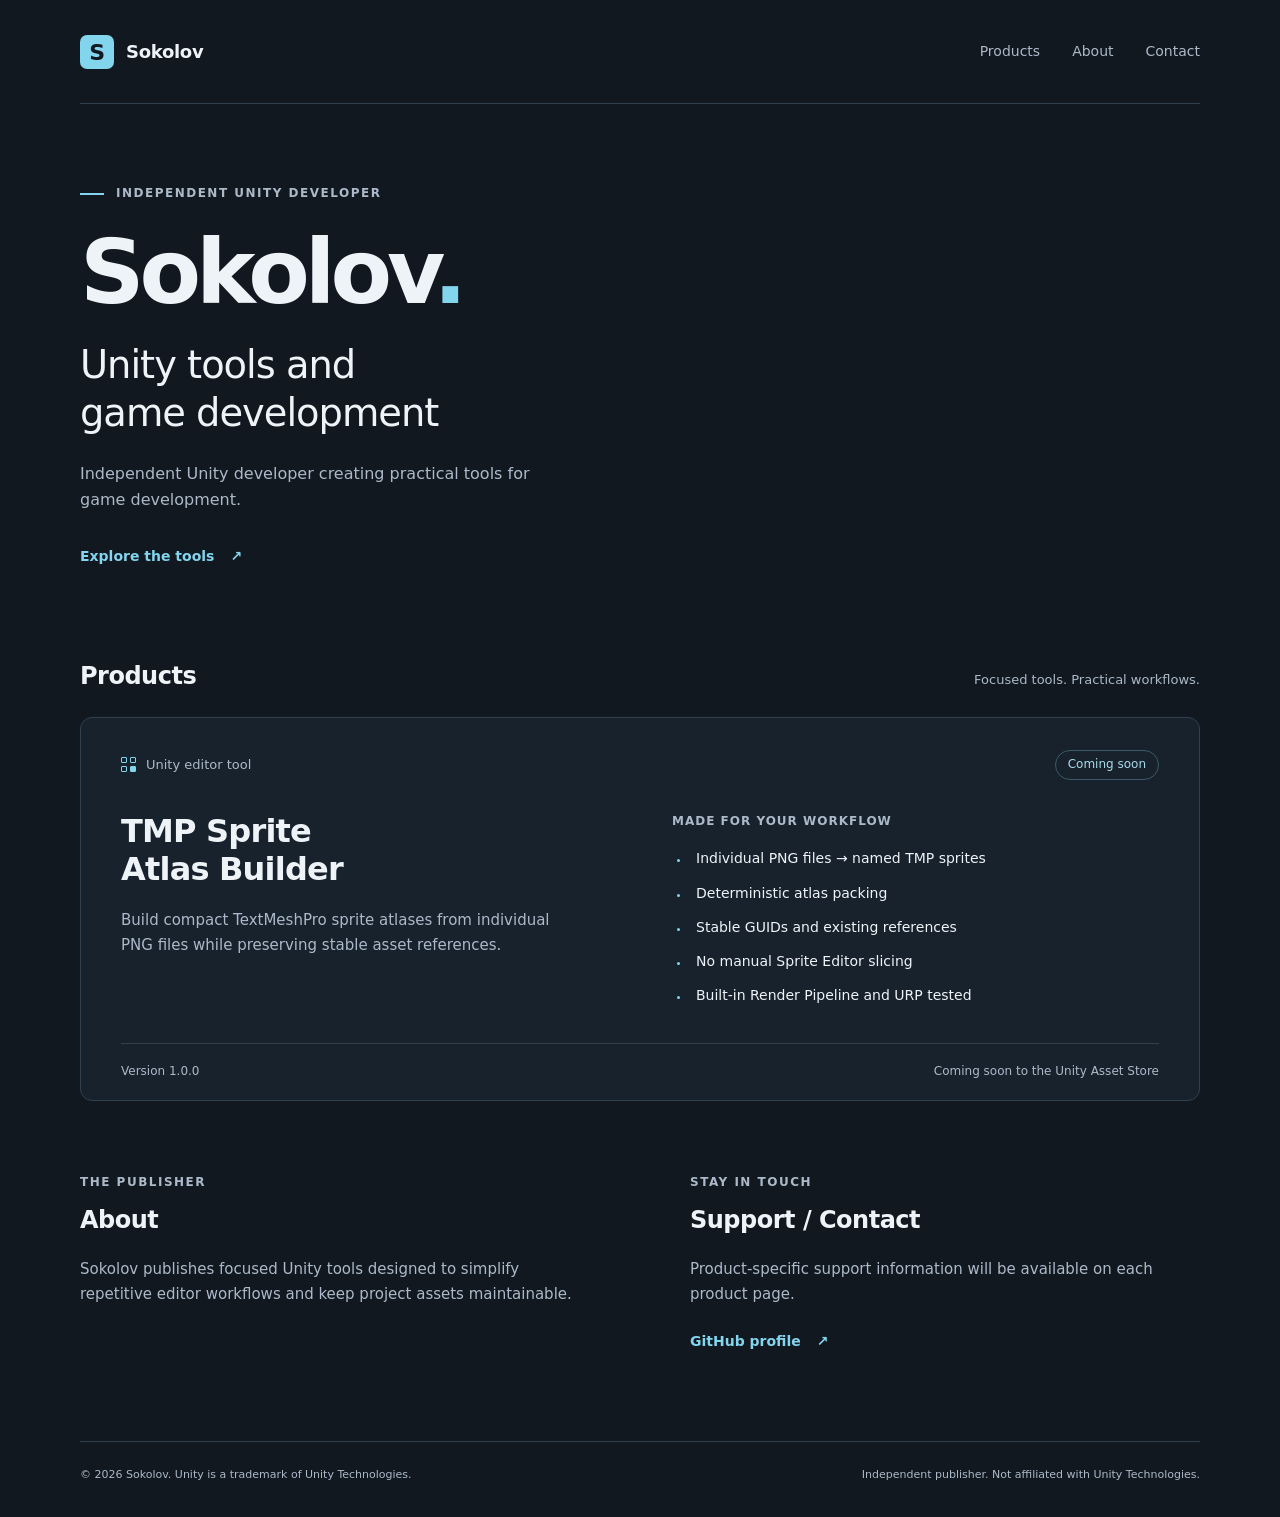
==== index.html @ 73d180d7 "Create publisher website" ====
<!doctype html>
<html lang="en">
  <head>
    <meta charset="utf-8">
    <meta name="viewport" content="width=device-width, initial-scale=1">
    <meta name="description" content="Independent Unity developer publishing practical tools for game development.">
    <meta name="theme-color" content="#111820">
    <title>Sokolov — Unity Tools &amp; Game Development</title>
    <link rel="icon" href="favicon.svg" type="image/svg+xml">
    <link rel="stylesheet" href="styles.css">
  </head>
  <body>
    <a class="skip-link" href="#main">Skip to content</a>

    <header class="site-header container">
      <a class="brand" href="#" aria-label="Sokolov home">
        <span class="brand-mark" aria-hidden="true">S</span>
        <span>Sokolov</span>
      </a>
      <nav aria-label="Main navigation">
        <a href="#products">Products</a>
        <a href="#about">About</a>
        <a href="#contact">Contact</a>
      </nav>
    </header>

    <main id="main" class="container">
      <section class="hero" aria-labelledby="hero-title">
        <p class="eyebrow"><span class="accent-line" aria-hidden="true"></span> Independent Unity developer</p>
        <h1 id="hero-title">Sokolov<span class="title-dot" aria-hidden="true">.</span></h1>
        <p class="hero-subtitle">Unity tools and<br>game development</p>
        <p class="hero-description">Independent Unity developer creating practical tools for game development.</p>
        <a class="text-link" href="#products">Explore the tools <span aria-hidden="true">↗</span></a>
      </section>

      <section id="products" class="products-section" aria-labelledby="products-title">
        <div class="section-heading">
          <h2 id="products-title">Products</h2>
          <span class="section-note">Focused tools. Practical workflows.</span>
        </div>

        <!-- Add future products as additional articles in this grid. -->
        <div class="product-grid">
          <article class="product-card" aria-labelledby="tmp-title">
            <div class="product-topline">
              <span class="product-category"><span class="grid-icon" aria-hidden="true"><i></i><i></i><i></i><i></i></span> Unity editor tool</span>
              <span class="status-badge">Coming soon</span>
            </div>
            <div class="product-content">
              <div class="product-summary">
                <h3 id="tmp-title">TMP Sprite<br class="desktop-break"> Atlas Builder</h3>
                <p>Build compact TextMeshPro sprite atlases from individual PNG files while preserving stable asset references.</p>
              </div>
              <div class="product-features">
                <h4>Made for your workflow</h4>
                <ul>
                  <li>Individual PNG files → named TMP sprites</li>
                  <li>Deterministic atlas packing</li>
                  <li>Stable GUIDs and existing references</li>
                  <li>No manual Sprite Editor slicing</li>
                  <li>Built-in Render Pipeline and URP tested</li>
                </ul>
              </div>
            </div>
            <div class="product-footer">
              <span class="version">Version 1.0.0</span>
              <span>Coming soon to the Unity Asset Store</span>
            </div>
          </article>
        </div>
      </section>

      <div class="information-grid">
        <section id="about" aria-labelledby="about-title">
          <p class="eyebrow">The publisher</p>
          <h2 id="about-title">About</h2>
          <p>Sokolov publishes focused Unity tools designed to simplify repetitive editor workflows and keep project assets maintainable.</p>
        </section>

        <section id="contact" aria-labelledby="contact-title">
          <p class="eyebrow">Stay in touch</p>
          <h2 id="contact-title">Support / Contact</h2>
          <p>Product-specific support information will be available on each product page.</p>
          <a class="text-link" href="https://github.com/finmagnat">GitHub profile <span aria-hidden="true">↗</span></a>
        </section>
      </div>
    </main>

    <footer class="site-footer container">
      <p>© 2026 Sokolov. Unity is a trademark of Unity Technologies.</p>
      <p>Independent publisher. Not affiliated with Unity Technologies.</p>
    </footer>
  </body>
</html>
---- styles.css ----
:root {
  color-scheme: dark;
  --background: #111820;
  --surface: #18222d;
  --text: #eef3f8;
  --muted: #acb9c8;
  --accent: #83d4ed;
  --border: #30404f;
  font-family: system-ui, -apple-system, BlinkMacSystemFont, "Segoe UI", sans-serif;
}

* { box-sizing: border-box; }

html { scroll-padding-top: 32px; }

body {
  margin: 0;
  background: var(--background);
  color: var(--text);
  font-size: 16px;
  line-height: 1.65;
  -webkit-font-smoothing: antialiased;
}

::selection { background: var(--accent); color: var(--background); }

a { color: inherit; text-underline-offset: 5px; }

a:focus-visible {
  outline: 2px solid var(--accent);
  outline-offset: 6px;
  border-radius: 3px;
}

h1, h2, h3, h4, p { margin: 0; }

.container { width: min(1120px, calc(100% - 96px)); margin-inline: auto; }

.skip-link {
  position: absolute;
  top: 12px;
  left: 12px;
  z-index: 1;
  padding: 10px 18px;
  background: var(--accent);
  color: var(--background);
  transform: translateY(-150%);
}

.skip-link:focus { transform: translateY(0); }

.site-header {
  min-height: 104px;
  display: flex;
  align-items: center;
  justify-content: space-between;
  gap: 24px;
  border-bottom: 1px solid var(--border);
}

.brand {
  display: inline-flex;
  align-items: center;
  gap: 12px;
  font-size: 18px;
  font-weight: 650;
  text-decoration: none;
  letter-spacing: -.3px;
}

.brand-mark {
  display: grid;
  place-items: center;
  width: 34px;
  height: 34px;
  background: var(--accent);
  color: var(--background);
  border-radius: 7px;
  font-size: 22px;
  font-weight: 750;
}

nav { display: flex; gap: 32px; }
nav a { padding-block: 12px; color: var(--muted); font-size: 14px; text-decoration: none; }
nav a:hover { color: var(--accent); }

.hero { padding-block: 80px 84px; }

.eyebrow {
  display: flex;
  align-items: center;
  gap: 12px;
  color: var(--muted);
  font-size: 12px;
  font-weight: 600;
  letter-spacing: 1.5px;
  text-transform: uppercase;
}

.accent-line { width: 24px; height: 2px; background: var(--accent); }

h1 { margin-top: 20px; font-size: clamp(64px, 7vw, 96px); font-weight: 650; line-height: 1.08; letter-spacing: -5px; }
.title-dot { color: var(--accent); }
.hero-subtitle { margin-top: 20px; font-size: clamp(26px, 3vw, 40px); line-height: 1.25; letter-spacing: -1px; font-weight: 450; }
.hero-description { max-width: 480px; margin-top: 24px; color: var(--muted); }

.text-link {
  display: inline-flex;
  align-items: center;
  gap: 16px;
  padding-block: 8px;
  color: var(--accent);
  font-size: 14px;
  font-weight: 600;
  text-decoration: none;
}

.text-link:hover { text-decoration: underline; }
.hero .text-link { margin-top: 24px; }

.section-heading { display: flex; align-items: baseline; justify-content: space-between; gap: 20px; margin-bottom: 24px; }
h2 { font-size: 24px; font-weight: 600; line-height: 1.35; letter-spacing: -.5px; }
.section-note { color: var(--muted); font-size: 13px; }
.product-grid { display: grid; gap: 24px; }

.product-card {
  overflow: hidden;
  padding: 32px 40px 0;
  background: var(--surface);
  border: 1px solid var(--border);
  border-radius: 12px;
}

.product-topline { display: flex; align-items: center; justify-content: space-between; gap: 16px; }
.product-category { display: flex; align-items: center; gap: 10px; color: var(--muted); font-size: 13px; }
.grid-icon { display: grid; grid-template-columns: repeat(2, 6px); gap: 3px; }
.grid-icon i { width: 6px; height: 6px; border: 1px solid var(--accent); border-radius: 1px; }
.grid-icon i:last-child { background: var(--accent); }
.status-badge { padding: 4px 12px; border: 1px solid #3c5967; border-radius: 20px; color: #a9daea; font-size: 12px; white-space: nowrap; }

.product-content { display: grid; grid-template-columns: 1fr 1fr; gap: 64px; padding-block: 32px 36px; }
.product-summary h3 { font-size: 32px; font-weight: 600; line-height: 1.2; letter-spacing: -.8px; }
.product-summary p { max-width: 440px; margin-top: 20px; color: var(--muted); font-size: 15px; }
.product-features h4 { margin-bottom: 16px; color: var(--muted); font-size: 12px; font-weight: 600; letter-spacing: 1px; text-transform: uppercase; }
.product-features ul { display: grid; gap: 11px; margin: 0; padding-left: 18px; font-size: 14px; }
.product-features li { padding-left: 6px; }
.product-features li::marker { color: var(--accent); font-size: .8em; }
.product-footer { display: flex; justify-content: space-between; align-items: center; gap: 16px; padding-block: 18px; border-top: 1px solid var(--border); color: var(--muted); font-size: 12px; }
.version { font-variant-numeric: tabular-nums; }

.information-grid { display: grid; grid-template-columns: 1fr 1fr; gap: 100px; padding-block: 72px 80px; }
.information-grid .eyebrow { margin-bottom: 12px; }
.information-grid h2 { margin-bottom: 20px; }
.information-grid section > p:not(.eyebrow) { color: var(--muted); font-size: 15px; }
.information-grid .text-link { margin-top: 16px; }

.site-footer { display: flex; justify-content: space-between; gap: 24px; padding-block: 24px 32px; border-top: 1px solid var(--border); color: var(--muted); font-size: 11px; }

@media (max-width: 800px) {
  .container { width: calc(100% - 48px); }
  .product-card { padding-inline: 28px; }
  .product-content { gap: 32px; }
  .information-grid { gap: 40px; }
  .site-footer { flex-direction: column; gap: 8px; }
}

@media (max-width: 600px) {
  .site-header { min-height: 88px; gap: 16px; flex-wrap: wrap; padding-block: 16px; }
  .brand { font-size: 16px; gap: 8px; }
  .brand-mark { width: 28px; height: 28px; font-size: 18px; }
  nav { gap: 16px; }
  nav a { font-size: 12px; }
  .hero { padding-block: 56px 60px; }
  h1 { letter-spacing: -3px; }
  .hero-subtitle { letter-spacing: -.6px; }
  .hero-description { font-size: 15px; }
  .eyebrow { font-size: 10px; letter-spacing: 1.2px; }
  .section-heading { flex-direction: column; gap: 8px; margin-bottom: 20px; }
  .product-card { padding: 24px 24px 0; }
  .product-topline { gap: 10px; flex-wrap: wrap; }
  .product-category { font-size: 12px; }
  .status-badge { padding-inline: 10px; font-size: 11px; }
  .product-content { grid-template-columns: 1fr; gap: 28px; padding-block: 28px; }
  .product-summary h3 { font-size: 28px; }
  .desktop-break { display: none; }
  .product-summary p { margin-top: 16px; }
  .product-features ul { gap: 12px; }
  .product-footer { flex-direction: column; align-items: flex-start; gap: 6px; }
  .information-grid { grid-template-columns: 1fr; gap: 40px; padding-block: 48px 56px; }
}
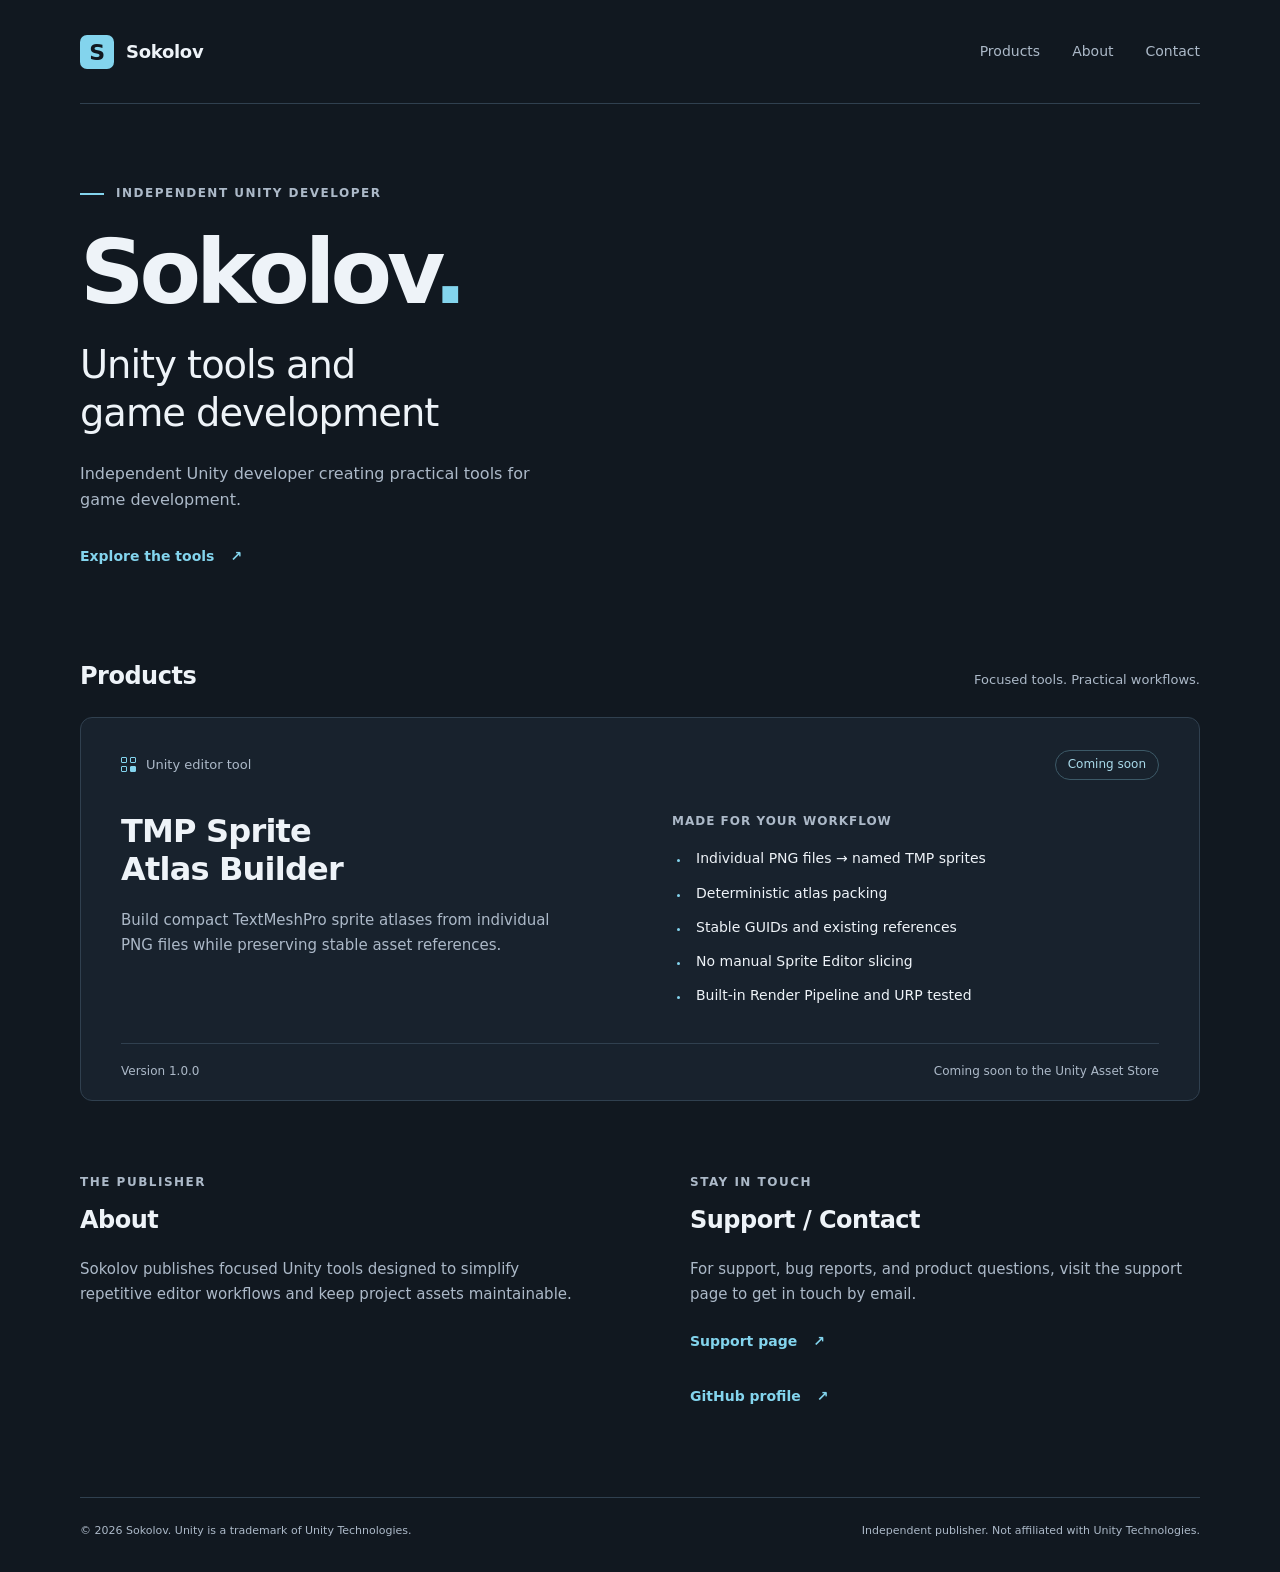
==== commit ae836590: "Add support page" ====
--- a/index.html
+++ b/index.html
@@ -80,7 +80,8 @@
         <section id="contact" aria-labelledby="contact-title">
           <p class="eyebrow">Stay in touch</p>
           <h2 id="contact-title">Support / Contact</h2>
-          <p>Product-specific support information will be available on each product page.</p>
+          <p>For support, bug reports, and product questions, visit the support page to get in touch by email.</p>
+          <p><a class="text-link" href="support.html">Support page <span aria-hidden="true">↗</span></a></p>
           <a class="text-link" href="https://github.com/finmagnat">GitHub profile <span aria-hidden="true">↗</span></a>
         </section>
       </div>
--- a/styles.css
+++ b/styles.css
@@ -118,6 +118,8 @@
 .text-link:hover { text-decoration: underline; }
 .hero .text-link { margin-top: 24px; }
 
+.support-page .product-card { margin-top: 48px; padding-top: 0; }
+
 .section-heading { display: flex; align-items: baseline; justify-content: space-between; gap: 20px; margin-bottom: 24px; }
 h2 { font-size: 24px; font-weight: 600; line-height: 1.35; letter-spacing: -.5px; }
 .section-note { color: var(--muted); font-size: 13px; }
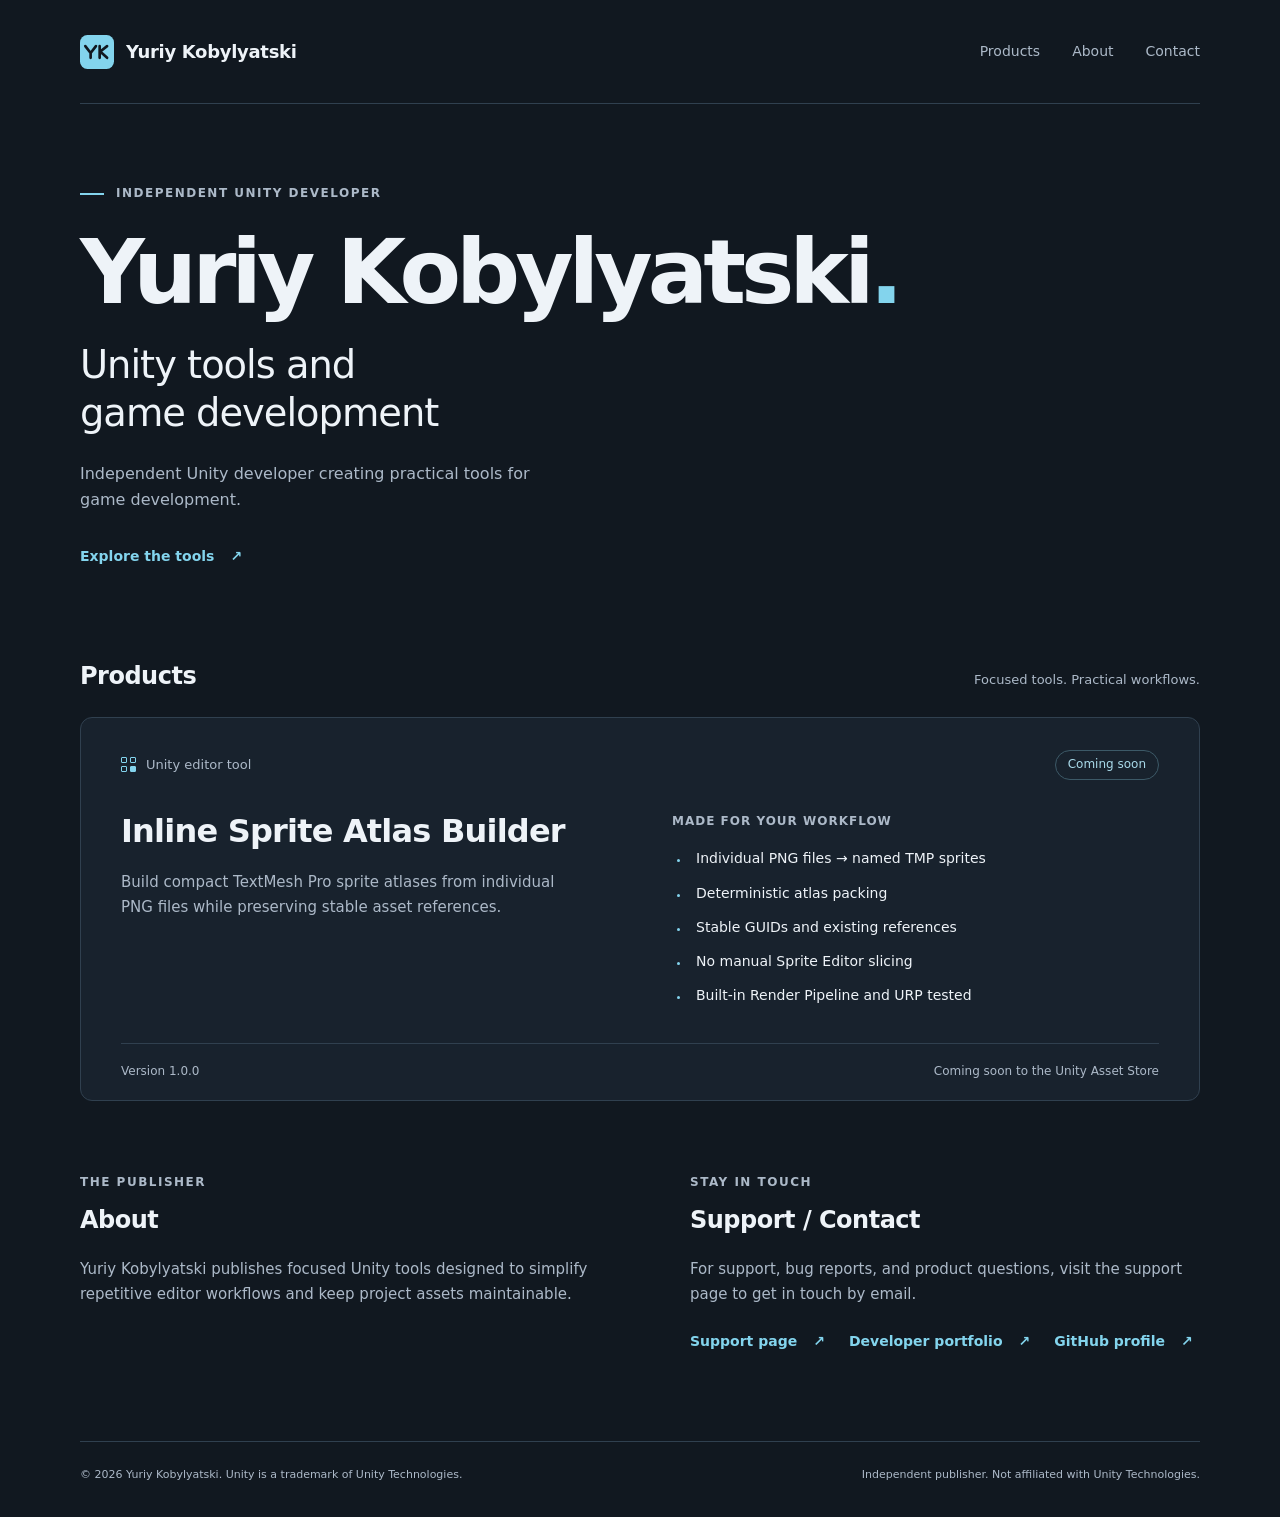
==== commit 4cb043b8: "Unify publisher branding and product support" ====
--- a/index.html
+++ b/index.html
@@ -3,9 +3,9 @@
   <head>
     <meta charset="utf-8">
     <meta name="viewport" content="width=device-width, initial-scale=1">
-    <meta name="description" content="Independent Unity developer publishing practical tools for game development.">
+    <meta name="description" content="Yuriy Kobylyatski is an independent Unity developer creating practical tools for game development.">
     <meta name="theme-color" content="#111820">
-    <title>Sokolov — Unity Tools &amp; Game Development</title>
+    <title>Yuriy Kobylyatski — Unity Tools &amp; Game Development</title>
     <link rel="icon" href="favicon.svg" type="image/svg+xml">
     <link rel="stylesheet" href="styles.css">
   </head>
@@ -13,9 +13,9 @@
     <a class="skip-link" href="#main">Skip to content</a>
 
     <header class="site-header container">
-      <a class="brand" href="#" aria-label="Sokolov home">
-        <span class="brand-mark" aria-hidden="true">S</span>
-        <span>Sokolov</span>
+      <a class="brand" href="index.html" aria-label="Yuriy Kobylyatski — Unity tools home">
+        <img class="brand-mark" src="favicon.svg" width="34" height="34" alt="">
+        <span>Yuriy Kobylyatski</span>
       </a>
       <nav aria-label="Main navigation">
         <a href="#products">Products</a>
@@ -26,8 +26,8 @@
 
     <main id="main" class="container">
       <section class="hero" aria-labelledby="hero-title">
-        <p class="eyebrow"><span class="accent-line" aria-hidden="true"></span> Independent Unity developer</p>
-        <h1 id="hero-title">Sokolov<span class="title-dot" aria-hidden="true">.</span></h1>
+        <p class="eyebrow"><span class="accent-line" aria-hidden="true"></span> Independent Unity Developer</p>
+        <h1 id="hero-title" class="publisher-title">Yuriy Kobylyatski<span class="title-dot" aria-hidden="true">.</span></h1>
         <p class="hero-subtitle">Unity tools and<br>game development</p>
         <p class="hero-description">Independent Unity developer creating practical tools for game development.</p>
         <a class="text-link" href="#products">Explore the tools <span aria-hidden="true">↗</span></a>
@@ -41,15 +41,15 @@
 
         <!-- Add future products as additional articles in this grid. -->
         <div class="product-grid">
-          <article class="product-card" aria-labelledby="tmp-title">
+          <article class="product-card" aria-labelledby="inline-atlas-title">
             <div class="product-topline">
               <span class="product-category"><span class="grid-icon" aria-hidden="true"><i></i><i></i><i></i><i></i></span> Unity editor tool</span>
               <span class="status-badge">Coming soon</span>
             </div>
             <div class="product-content">
               <div class="product-summary">
-                <h3 id="tmp-title">TMP Sprite<br class="desktop-break"> Atlas Builder</h3>
-                <p>Build compact TextMeshPro sprite atlases from individual PNG files while preserving stable asset references.</p>
+                <h3 id="inline-atlas-title">Inline Sprite Atlas Builder</h3>
+                <p>Build compact TextMesh Pro sprite atlases from individual PNG files while preserving stable asset references.</p>
               </div>
               <div class="product-features">
                 <h4>Made for your workflow</h4>
@@ -74,21 +74,24 @@
         <section id="about" aria-labelledby="about-title">
           <p class="eyebrow">The publisher</p>
           <h2 id="about-title">About</h2>
-          <p>Sokolov publishes focused Unity tools designed to simplify repetitive editor workflows and keep project assets maintainable.</p>
+          <p>Yuriy Kobylyatski publishes focused Unity tools designed to simplify repetitive editor workflows and keep project assets maintainable.</p>
         </section>
 
         <section id="contact" aria-labelledby="contact-title">
           <p class="eyebrow">Stay in touch</p>
           <h2 id="contact-title">Support / Contact</h2>
           <p>For support, bug reports, and product questions, visit the support page to get in touch by email.</p>
-          <p><a class="text-link" href="support.html">Support page <span aria-hidden="true">↗</span></a></p>
-          <a class="text-link" href="https://github.com/finmagnat">GitHub profile <span aria-hidden="true">↗</span></a>
+          <div class="link-list">
+            <a class="text-link" href="support.html">Support page <span aria-hidden="true">↗</span></a>
+            <a class="text-link" href="https://yk-developer.pages.dev/">Developer portfolio <span aria-hidden="true">↗</span></a>
+            <a class="text-link" href="https://github.com/finmagnat">GitHub profile <span aria-hidden="true">↗</span></a>
+          </div>
         </section>
       </div>
     </main>
 
     <footer class="site-footer container">
-      <p>© 2026 Sokolov. Unity is a trademark of Unity Technologies.</p>
+      <p>© 2026 Yuriy Kobylyatski. Unity is a trademark of Unity Technologies.</p>
       <p>Independent publisher. Not affiliated with Unity Technologies.</p>
     </footer>
   </body>
--- a/styles.css
+++ b/styles.css
@@ -69,15 +69,10 @@
 }
 
 .brand-mark {
-  display: grid;
-  place-items: center;
+  display: block;
+  flex: none;
   width: 34px;
   height: 34px;
-  background: var(--accent);
-  color: var(--background);
-  border-radius: 7px;
-  font-size: 22px;
-  font-weight: 750;
 }
 
 nav { display: flex; gap: 32px; }
@@ -100,6 +95,7 @@
 .accent-line { width: 24px; height: 2px; background: var(--accent); }
 
 h1 { margin-top: 20px; font-size: clamp(64px, 7vw, 96px); font-weight: 650; line-height: 1.08; letter-spacing: -5px; }
+.publisher-title { font-size: clamp(42px, 7vw, 96px); }
 .title-dot { color: var(--accent); }
 .hero-subtitle { margin-top: 20px; font-size: clamp(26px, 3vw, 40px); line-height: 1.25; letter-spacing: -1px; font-weight: 450; }
 .hero-description { max-width: 480px; margin-top: 24px; color: var(--muted); }
@@ -118,7 +114,12 @@
 .text-link:hover { text-decoration: underline; }
 .hero .text-link { margin-top: 24px; }
 
+.support-page h1 { max-width: 21ch; font-size: clamp(36px, 5.5vw, 72px); letter-spacing: -.045em; }
 .support-page .product-card { margin-top: 48px; padding-top: 0; }
+.support-page .hero-description + .hero-description { margin-top: 8px; }
+.link-list { display: flex; flex-wrap: wrap; gap: 4px 24px; margin-top: 16px; }
+.hero .link-list { margin-top: 24px; }
+.hero .link-list .text-link, .information-grid .link-list .text-link { margin-top: 0; }
 
 .section-heading { display: flex; align-items: baseline; justify-content: space-between; gap: 20px; margin-bottom: 24px; }
 h2 { font-size: 24px; font-weight: 600; line-height: 1.35; letter-spacing: -.5px; }
@@ -167,9 +168,9 @@
 }
 
 @media (max-width: 600px) {
-  .site-header { min-height: 88px; gap: 16px; flex-wrap: wrap; padding-block: 16px; }
+  .site-header { min-height: 88px; gap: 4px 16px; flex-wrap: wrap; padding-block: 16px; }
   .brand { font-size: 16px; gap: 8px; }
-  .brand-mark { width: 28px; height: 28px; font-size: 18px; }
+  .brand-mark { width: 28px; height: 28px; }
   nav { gap: 16px; }
   nav a { font-size: 12px; }
   .hero { padding-block: 56px 60px; }
@@ -184,7 +185,6 @@
   .status-badge { padding-inline: 10px; font-size: 11px; }
   .product-content { grid-template-columns: 1fr; gap: 28px; padding-block: 28px; }
   .product-summary h3 { font-size: 28px; }
-  .desktop-break { display: none; }
   .product-summary p { margin-top: 16px; }
   .product-features ul { gap: 12px; }
   .product-footer { flex-direction: column; align-items: flex-start; gap: 6px; }
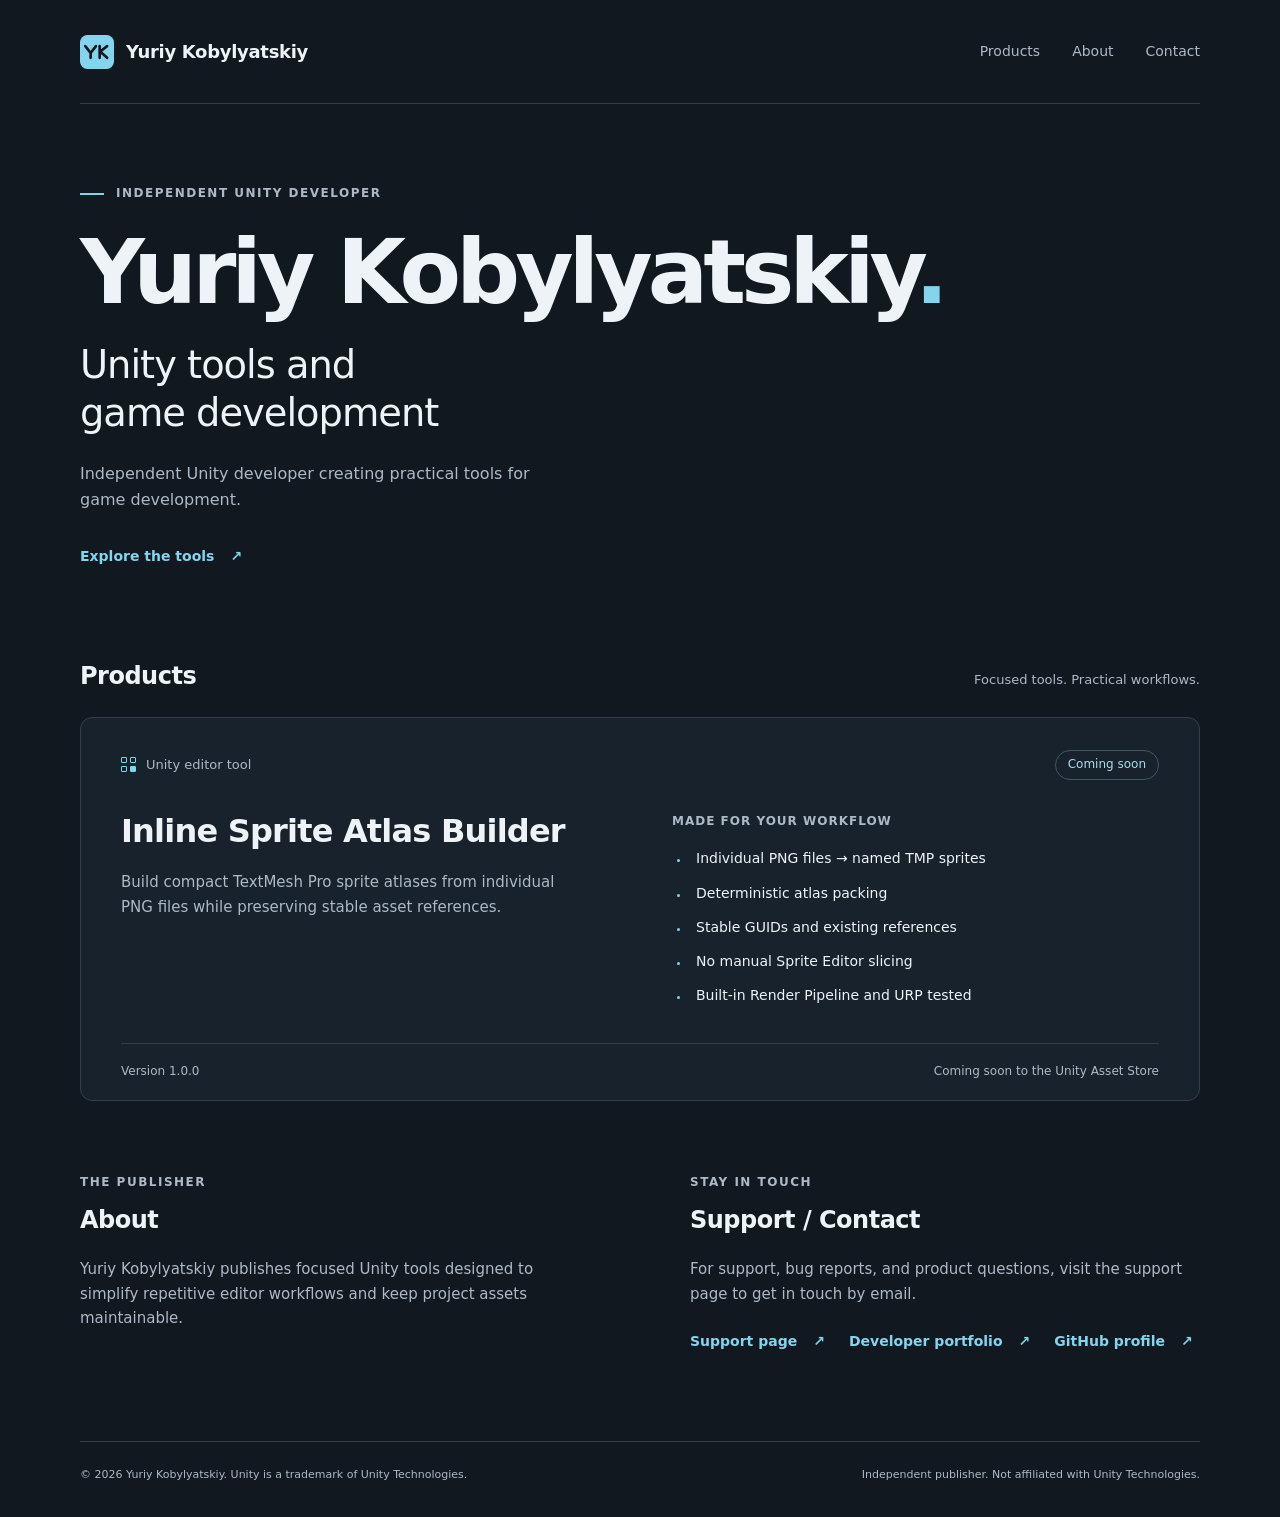
==== commit f754b2a5: "Correct publisher name and brand the support page" ====
--- a/index.html
+++ b/index.html
@@ -3,9 +3,9 @@
   <head>
     <meta charset="utf-8">
     <meta name="viewport" content="width=device-width, initial-scale=1">
-    <meta name="description" content="Yuriy Kobylyatski is an independent Unity developer creating practical tools for game development.">
+    <meta name="description" content="Yuriy Kobylyatskiy is an independent Unity developer creating practical tools for game development.">
     <meta name="theme-color" content="#111820">
-    <title>Yuriy Kobylyatski — Unity Tools &amp; Game Development</title>
+    <title>Yuriy Kobylyatskiy — Unity Tools &amp; Game Development</title>
     <link rel="icon" href="favicon.svg" type="image/svg+xml">
     <link rel="stylesheet" href="styles.css">
   </head>
@@ -13,9 +13,9 @@
     <a class="skip-link" href="#main">Skip to content</a>
 
     <header class="site-header container">
-      <a class="brand" href="index.html" aria-label="Yuriy Kobylyatski — Unity tools home">
+      <a class="brand" href="index.html" aria-label="Yuriy Kobylyatskiy — Unity tools home">
         <img class="brand-mark" src="favicon.svg" width="34" height="34" alt="">
-        <span>Yuriy Kobylyatski</span>
+        <span>Yuriy Kobylyatskiy</span>
       </a>
       <nav aria-label="Main navigation">
         <a href="#products">Products</a>
@@ -27,7 +27,7 @@
     <main id="main" class="container">
       <section class="hero" aria-labelledby="hero-title">
         <p class="eyebrow"><span class="accent-line" aria-hidden="true"></span> Independent Unity Developer</p>
-        <h1 id="hero-title" class="publisher-title">Yuriy Kobylyatski<span class="title-dot" aria-hidden="true">.</span></h1>
+        <h1 id="hero-title" class="publisher-title">Yuriy Kobylyatskiy<span class="title-dot" aria-hidden="true">.</span></h1>
         <p class="hero-subtitle">Unity tools and<br>game development</p>
         <p class="hero-description">Independent Unity developer creating practical tools for game development.</p>
         <a class="text-link" href="#products">Explore the tools <span aria-hidden="true">↗</span></a>
@@ -74,7 +74,7 @@
         <section id="about" aria-labelledby="about-title">
           <p class="eyebrow">The publisher</p>
           <h2 id="about-title">About</h2>
-          <p>Yuriy Kobylyatski publishes focused Unity tools designed to simplify repetitive editor workflows and keep project assets maintainable.</p>
+          <p>Yuriy Kobylyatskiy publishes focused Unity tools designed to simplify repetitive editor workflows and keep project assets maintainable.</p>
         </section>
 
         <section id="contact" aria-labelledby="contact-title">
@@ -91,7 +91,7 @@
     </main>
 
     <footer class="site-footer container">
-      <p>© 2026 Yuriy Kobylyatski. Unity is a trademark of Unity Technologies.</p>
+      <p>© 2026 Yuriy Kobylyatskiy. Unity is a trademark of Unity Technologies.</p>
       <p>Independent publisher. Not affiliated with Unity Technologies.</p>
     </footer>
   </body>
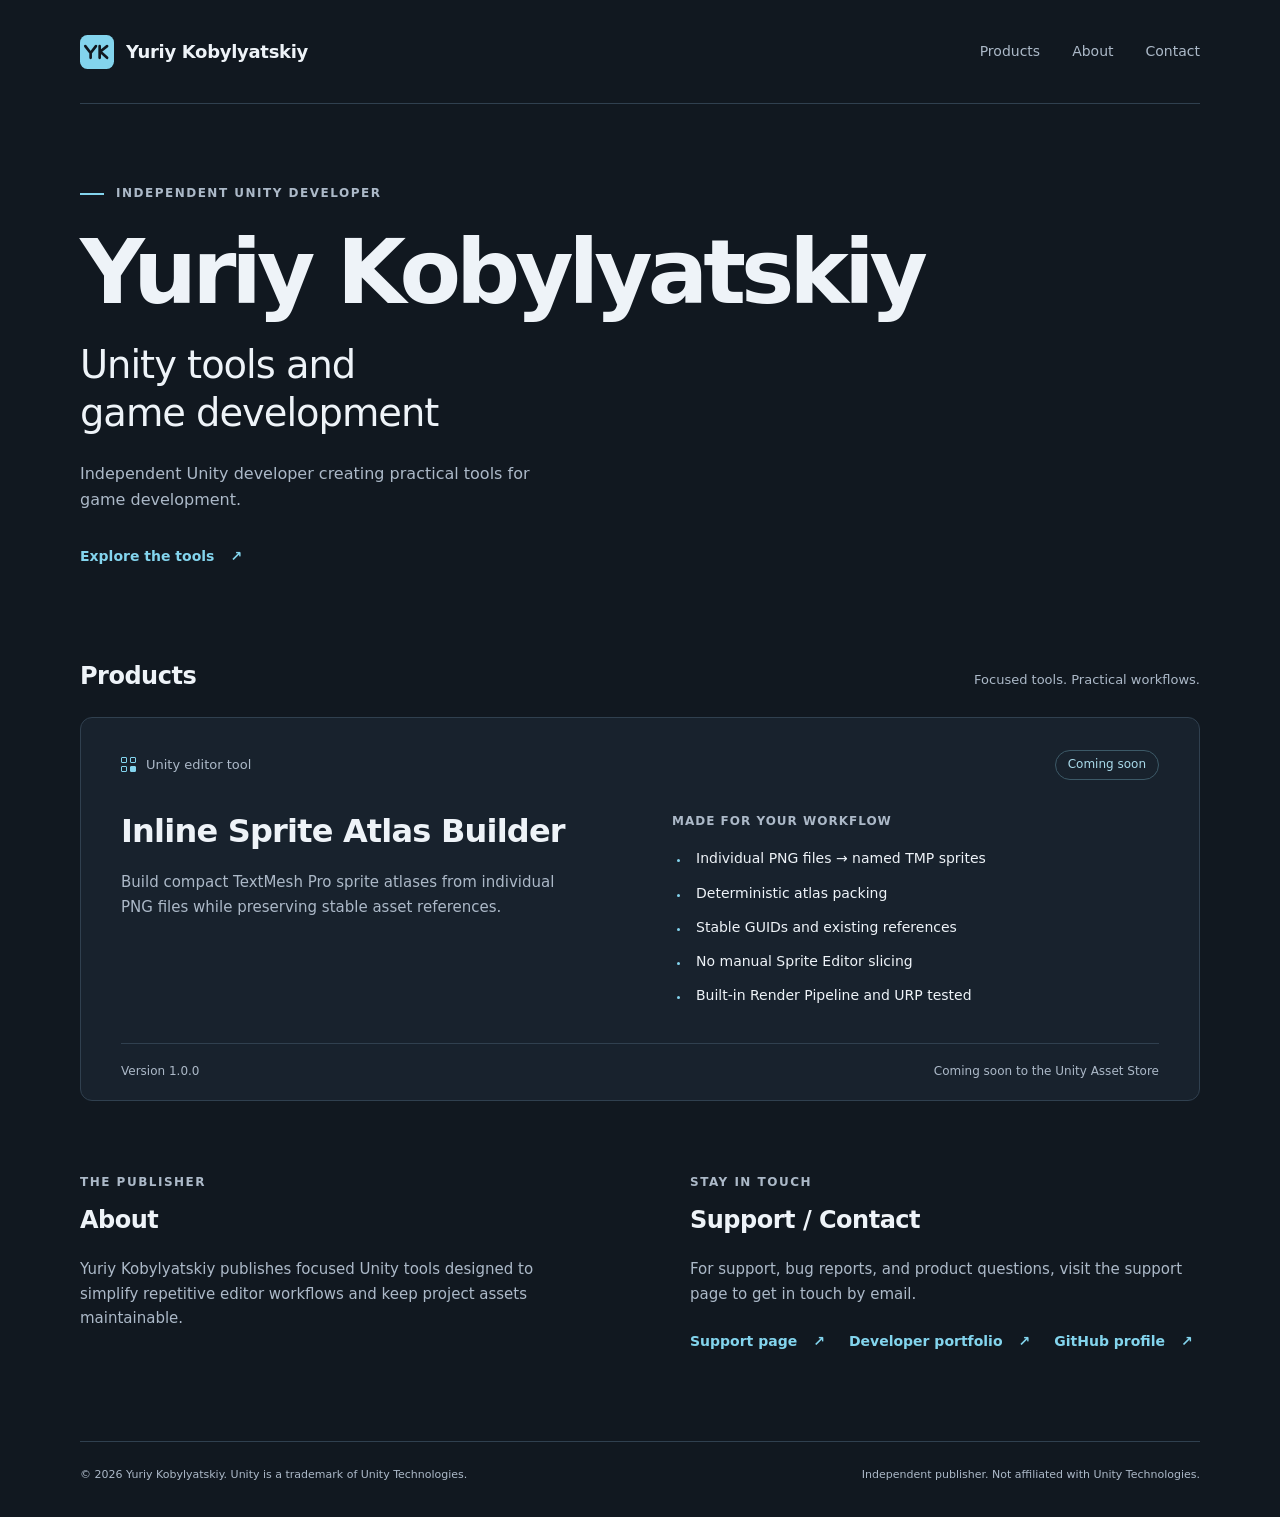
==== commit 07edbf1e: "Remove decorative dot after publisher name" ====
--- a/index.html
+++ b/index.html
@@ -27,7 +27,7 @@
     <main id="main" class="container">
       <section class="hero" aria-labelledby="hero-title">
         <p class="eyebrow"><span class="accent-line" aria-hidden="true"></span> Independent Unity Developer</p>
-        <h1 id="hero-title" class="publisher-title">Yuriy Kobylyatskiy<span class="title-dot" aria-hidden="true">.</span></h1>
+        <h1 id="hero-title" class="publisher-title">Yuriy Kobylyatskiy</h1>
         <p class="hero-subtitle">Unity tools and<br>game development</p>
         <p class="hero-description">Independent Unity developer creating practical tools for game development.</p>
         <a class="text-link" href="#products">Explore the tools <span aria-hidden="true">↗</span></a>
--- a/styles.css
+++ b/styles.css
@@ -96,7 +96,6 @@
 
 h1 { margin-top: 20px; font-size: clamp(64px, 7vw, 96px); font-weight: 650; line-height: 1.08; letter-spacing: -5px; }
 .publisher-title { font-size: clamp(42px, 7vw, 96px); }
-.title-dot { color: var(--accent); }
 .hero-subtitle { margin-top: 20px; font-size: clamp(26px, 3vw, 40px); line-height: 1.25; letter-spacing: -1px; font-weight: 450; }
 .hero-description { max-width: 480px; margin-top: 24px; color: var(--muted); }
 
